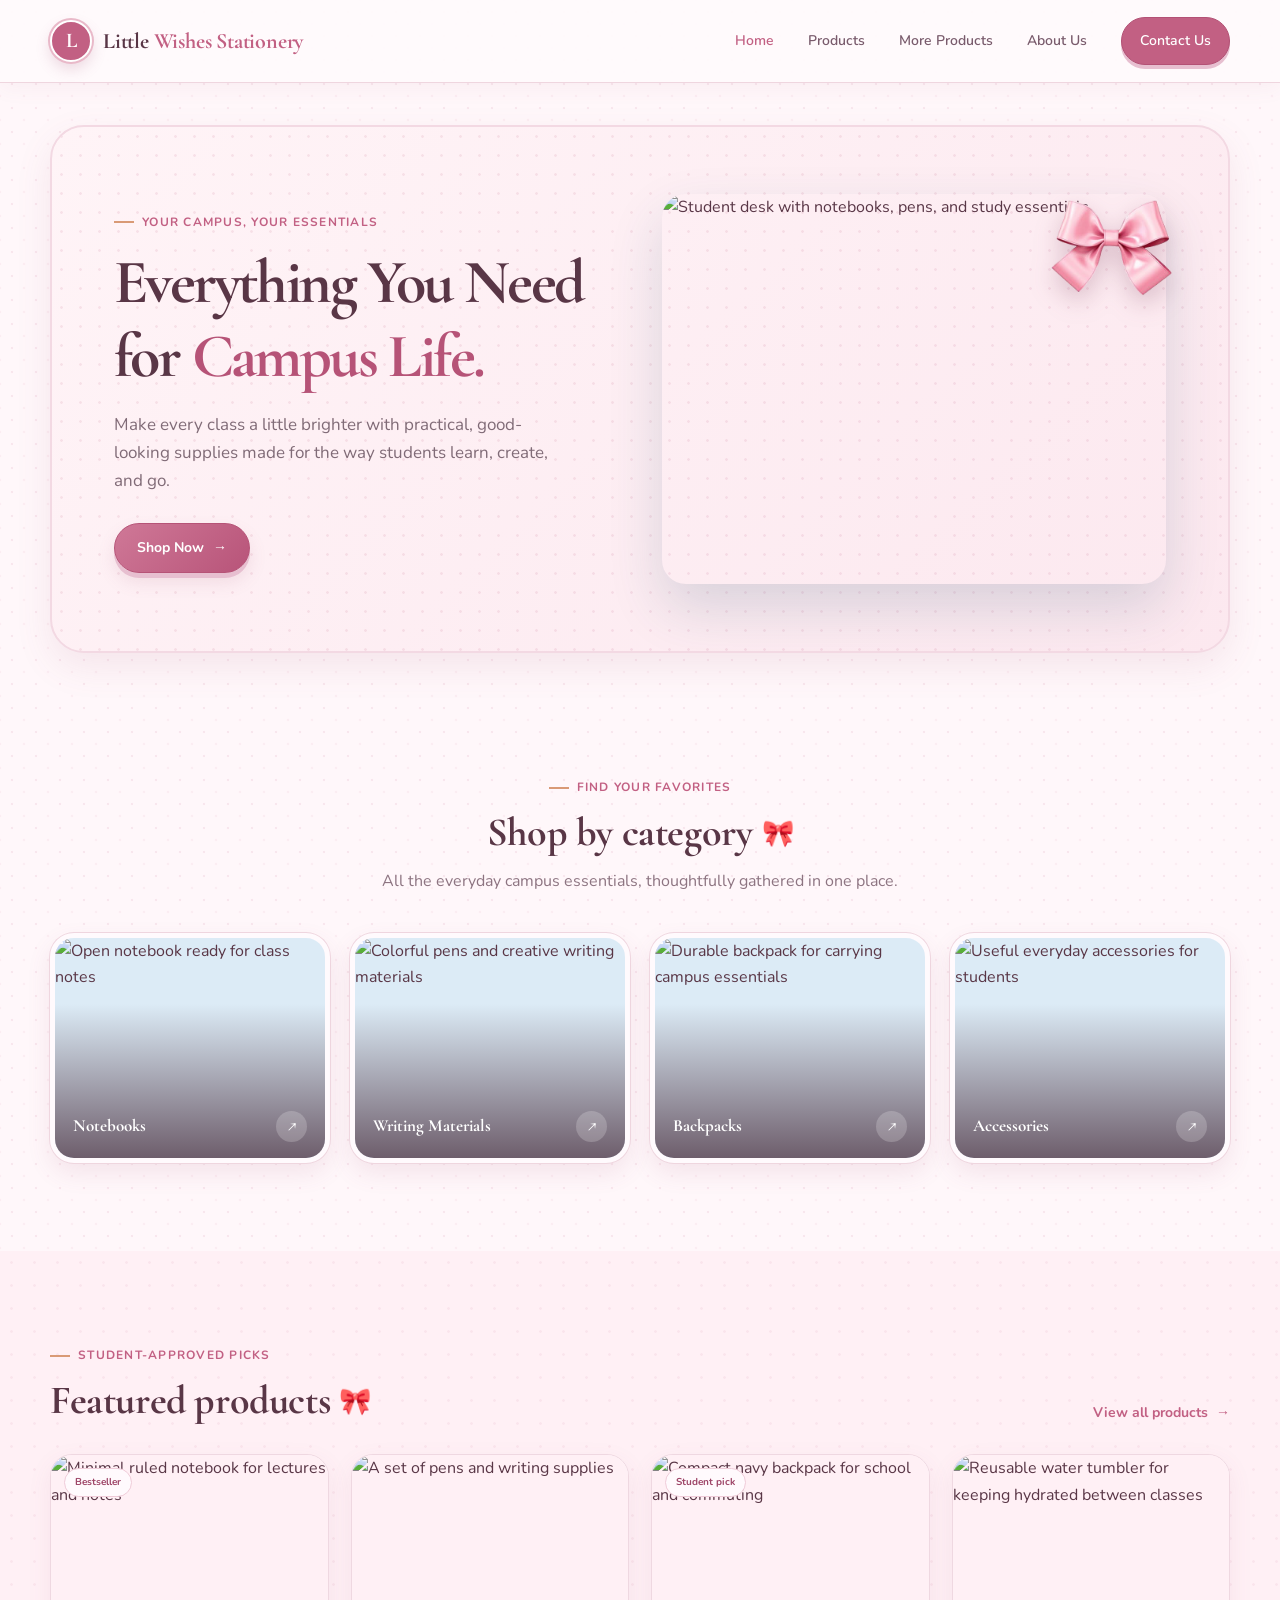
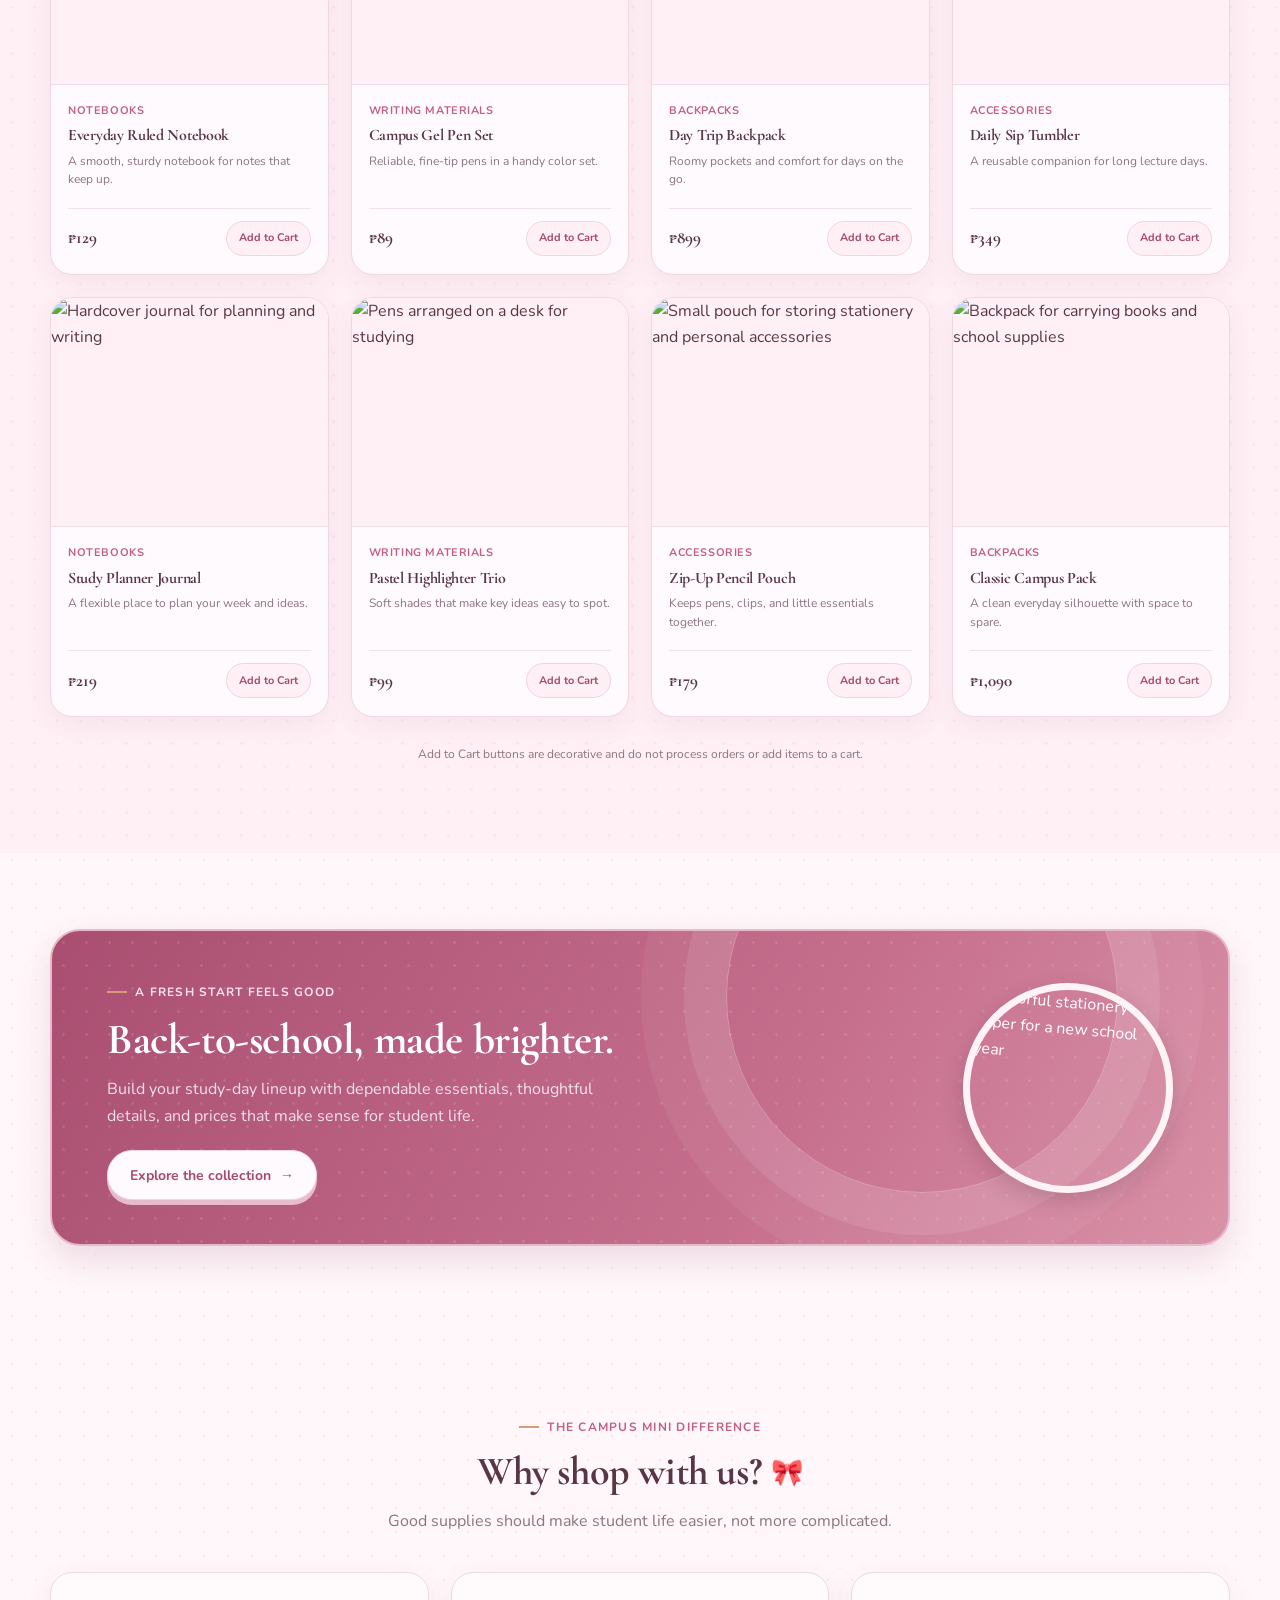
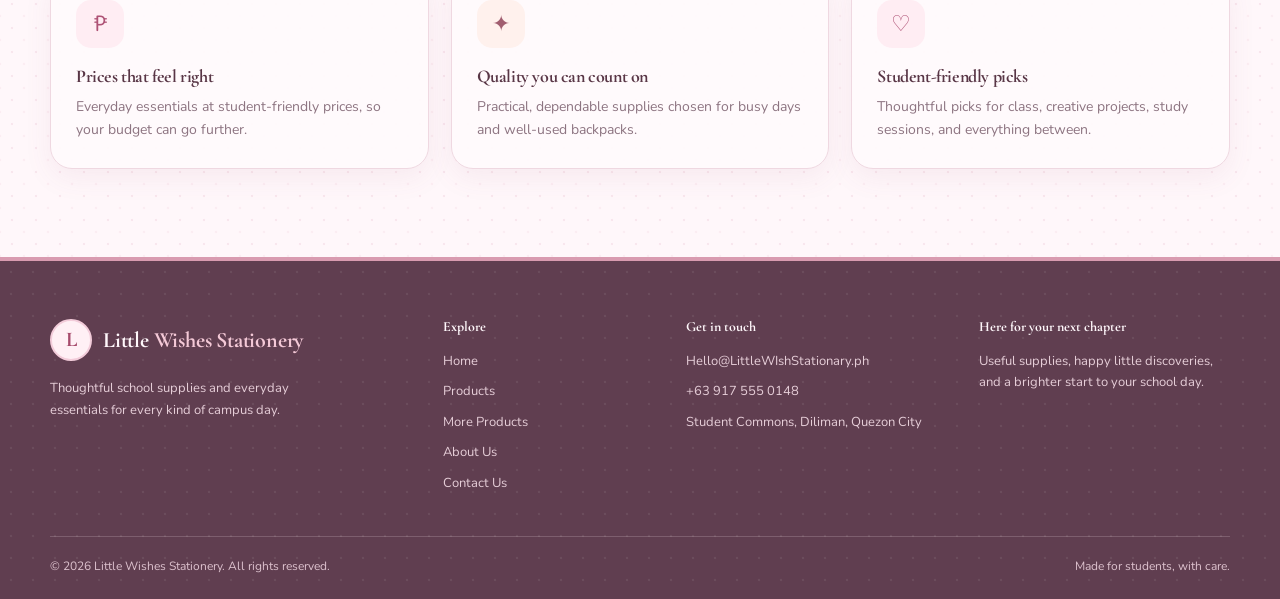
==== jvascpt/index.html @ b3172acb "Add files via upload" ====
<!DOCTYPE html>
<html lang="en">
<head>
  <meta charset="UTF-8">
  <meta name="viewport" content="width=device-width, initial-scale=1.0">
  <meta name="description" content="Little Wishes Stationery brings thoughtful school supplies, stationery and everyday campus essentials together in one place.">
  <title>Little Wishes Stationery | Ready for Campus</title>
  <link rel="preconnect" href="https://fonts.googleapis.com">
  <link rel="preconnect" href="https://fonts.gstatic.com" crossorigin>
  <link rel="preconnect" href="https://images.unsplash.com">
  <link rel="stylesheet" href="css/style.css">
</head>
<body>
  <header class="site-header">
    <div class="container header-inner">
      <a class="brand" href="index.html" aria-label="Little Wishes Stationery home">
        <span class="brand-mark" aria-hidden="true">L</span>
        <span class="brand-name">Little <span>Wishes Stationery 
            
        </span></span>
      </a>
      <nav class="site-nav" aria-label="Main navigation">
        <a href="index.html" aria-current="page">Home</a>
        <a href="products.html">Products</a>
        <a href="more-products.html">More Products</a>
        <a href="about.html">About Us</a>
        <a class="nav-cta" href="contact.html">Contact Us</a>
      </nav>
    </div>
  </header>

  <main>
    <section class="hero">
      <div class="container">
        <div class="hero-panel">
          <div class="hero-copy">
            <span class="eyebrow">Your campus, your essentials</span>
            <h1>Everything You Need for <span>Campus Life.</span></h1>
            <p>Make every class a little brighter with practical, good-looking supplies made for the way students learn, create, and go.</p>
            <a class="button" href="products.html">Shop Now <span aria-hidden="true">→</span></a>
          </div>
          <div class="hero-visual">
            <img class="hero-image" src="https://images.unsplash.com/photo-1455390582262-044cdead277a?auto=format&amp;fit=crop&amp;w=1000&amp;q=85" alt="Student desk with notebooks, pens, and study essentials">
            <img class="hero-bow" src="images (15)-transparent.png" alt="" aria-hidden="true">
          </div>
        </div>
      </div>
    </section>

    <section class="section" aria-labelledby="categories-title">
      <div class="container">
        <div class="section-heading">
          <span class="eyebrow">Find your favorites</span>
          <h2 id="categories-title">Shop by category</h2>
          <p>All the everyday campus essentials, thoughtfully gathered in one place.</p>
        </div>
        <div class="category-grid">
          <a class="category-card" href="products.html#notebooks">
            <img src="https://images.unsplash.com/photo-1531346878377-a5be20888e57?auto=format&amp;fit=crop&amp;w=700&amp;q=80" alt="Open notebook ready for class notes" loading="lazy">
            <span class="category-label"><span>Notebooks</span><span aria-hidden="true">↗</span></span>
          </a>
          <a class="category-card" href="products.html#writing-materials">
            <img src="https://images.unsplash.com/photo-1513364776144-60967b0f800f?auto=format&amp;fit=crop&amp;w=700&amp;q=80" alt="Colorful pens and creative writing materials" loading="lazy">
            <span class="category-label"><span>Writing Materials</span><span aria-hidden="true">↗</span></span>
          </a>
          <a class="category-card" href="products.html#backpacks">
            <img src="https://images.unsplash.com/photo-1553062407-98eeb64c6a62?auto=format&amp;fit=crop&amp;w=700&amp;q=80" alt="Durable backpack for carrying campus essentials" loading="lazy">
            <span class="category-label"><span>Backpacks</span><span aria-hidden="true">↗</span></span>
          </a>
          <a class="category-card" href="products.html#accessories">
            <img src="https://images.unsplash.com/photo-1523275335684-37898b6baf30?auto=format&amp;fit=crop&amp;w=700&amp;q=80" alt="Useful everyday accessories for students" loading="lazy">
            <span class="category-label"><span>Accessories</span><span aria-hidden="true">↗</span></span>
          </a>
        </div>
      </div>
    </section>

    <section class="section featured-section" aria-labelledby="featured-title">
      <div class="container">
        <div class="section-topline">
          <div class="section-heading">
            <span class="eyebrow">Student-approved picks</span>
            <h2 id="featured-title">Featured products</h2>
          </div>
          <a class="text-link" href="products.html">View all products <span aria-hidden="true">→</span></a>
        </div>
        <div class="product-grid">
          <article class="product-card">
            <div class="product-image-wrap">
              <img class="product-image" src="https://images.unsplash.com/photo-1544816155-12df9643f363?auto=format&amp;fit=crop&amp;w=700&amp;q=80" alt="Minimal ruled notebook for lectures and notes" loading="lazy">
              <span class="product-badge">Bestseller</span>
            </div>
            <div class="product-info">
              <span class="product-category">Notebooks</span>
              <h3>Everyday Ruled Notebook</h3>
              <p class="product-description">A smooth, sturdy notebook for notes that keep up.</p>
              <div class="product-bottom"><span class="product-price">₱129</span><button class="cart-button" type="button" aria-label="Decorative Add to Cart button for Everyday Ruled Notebook">Add to Cart</button></div>
            </div>
          </article>
          <article class="product-card">
            <div class="product-image-wrap">
              <img class="product-image" src="https://images.unsplash.com/photo-1583485088034-697b5bc54ccd?auto=format&amp;fit=crop&amp;w=700&amp;q=80" alt="A set of pens and writing supplies" loading="lazy">
            </div>
            <div class="product-info">
              <span class="product-category">Writing Materials</span>
              <h3>Campus Gel Pen Set</h3>
              <p class="product-description">Reliable, fine-tip pens in a handy color set.</p>
              <div class="product-bottom"><span class="product-price">₱89</span><button class="cart-button" type="button" aria-label="Decorative Add to Cart button for Campus Gel Pen Set">Add to Cart</button></div>
            </div>
          </article>
          <article class="product-card">
            <div class="product-image-wrap">
              <img class="product-image" src="https://images.unsplash.com/photo-1553062407-98eeb64c6a62?auto=format&amp;fit=crop&amp;w=700&amp;q=80" alt="Compact navy backpack for school and commuting" loading="lazy">
              <span class="product-badge">Student pick</span>
            </div>
            <div class="product-info">
              <span class="product-category">Backpacks</span>
              <h3>Day Trip Backpack</h3>
              <p class="product-description">Roomy pockets and comfort for days on the go.</p>
              <div class="product-bottom"><span class="product-price">₱899</span><button class="cart-button" type="button" aria-label="Decorative Add to Cart button for Day Trip Backpack">Add to Cart</button></div>
            </div>
          </article>
          <article class="product-card">
            <div class="product-image-wrap">
              <img class="product-image" src="https://images.unsplash.com/photo-1602143407151-7111542de6e8?auto=format&amp;fit=crop&amp;w=700&amp;q=80" alt="Reusable water tumbler for keeping hydrated between classes" loading="lazy">
            </div>
            <div class="product-info">
              <span class="product-category">Accessories</span>
              <h3>Daily Sip Tumbler</h3>
              <p class="product-description">A reusable companion for long lecture days.</p>
              <div class="product-bottom"><span class="product-price">₱349</span><button class="cart-button" type="button" aria-label="Decorative Add to Cart button for Daily Sip Tumbler">Add to Cart</button></div>
            </div>
          </article>
          <article class="product-card">
            <div class="product-image-wrap">
              <img class="product-image" src="https://images.unsplash.com/photo-1517842645767-c639042777db?auto=format&amp;fit=crop&amp;w=700&amp;q=80" alt="Hardcover journal for planning and writing" loading="lazy">
            </div>
            <div class="product-info">
              <span class="product-category">Notebooks</span>
              <h3>Study Planner Journal</h3>
              <p class="product-description">A flexible place to plan your week and ideas.</p>
              <div class="product-bottom"><span class="product-price">₱219</span><button class="cart-button" type="button" aria-label="Decorative Add to Cart button for Study Planner Journal">Add to Cart</button></div>
            </div>
          </article>
          <article class="product-card">
            <div class="product-image-wrap">
              <img class="product-image" src="https://images.unsplash.com/photo-1455390582262-044cdead277a?auto=format&amp;fit=crop&amp;w=700&amp;q=80" alt="Pens arranged on a desk for studying" loading="lazy">
            </div>
            <div class="product-info">
              <span class="product-category">Writing Materials</span>
              <h3>Pastel Highlighter Trio</h3>
              <p class="product-description">Soft shades that make key ideas easy to spot.</p>
              <div class="product-bottom"><span class="product-price">₱99</span><button class="cart-button" type="button" aria-label="Decorative Add to Cart button for Pastel Highlighter Trio">Add to Cart</button></div>
            </div>
          </article>
          <article class="product-card">
            <div class="product-image-wrap">
              <img class="product-image" src="https://images.unsplash.com/photo-1584917865442-de89df76afd3?auto=format&amp;fit=crop&amp;w=700&amp;q=80" alt="Small pouch for storing stationery and personal accessories" loading="lazy">
            </div>
            <div class="product-info">
              <span class="product-category">Accessories</span>
              <h3>Zip-Up Pencil Pouch</h3>
              <p class="product-description">Keeps pens, clips, and little essentials together.</p>
              <div class="product-bottom"><span class="product-price">₱179</span><button class="cart-button" type="button" aria-label="Decorative Add to Cart button for Zip-Up Pencil Pouch">Add to Cart</button></div>
            </div>
          </article>
          <article class="product-card">
            <div class="product-image-wrap">
              <img class="product-image" src="https://images.unsplash.com/photo-1589363360147-4f2d51541551?auto=format&amp;fit=crop&amp;w=700&amp;q=80" alt="Backpack for carrying books and school supplies" loading="lazy">
            </div>
            <div class="product-info">
              <span class="product-category">Backpacks</span>
              <h3>Classic Campus Pack</h3>
              <p class="product-description">A clean everyday silhouette with space to spare.</p>
              <div class="product-bottom"><span class="product-price">₱1,090</span><button class="cart-button" type="button" aria-label="Decorative Add to Cart button for Classic Campus Pack">Add to Cart</button></div>
            </div>
          </article>
        </div>
        <p class="catalog-note">Add to Cart buttons are decorative and do not process orders or add items to a cart.</p>
      </div>
    </section>

    <section class="promo-section" aria-label="Back-to-school promotion">
      <div class="container">
        <div class="promo-panel">
          <div class="promo-copy">
            <span class="eyebrow">A fresh start feels good</span>
            <h2>Back-to-school, made brighter.</h2>
            <p>Build your study-day lineup with dependable essentials, thoughtful details, and prices that make sense for student life.</p>
            <a class="button button-light" href="products.html">Explore the collection <span aria-hidden="true">→</span></a>
          </div>
          <div class="promo-art">
            <img src="https://images.unsplash.com/photo-1531346878377-a5be20888e57?auto=format&amp;fit=crop&amp;w=450&amp;q=80" alt="Colorful stationery and paper for a new school year" loading="lazy">
          </div>
        </div>
      </div>
    </section>

    <section class="section" aria-labelledby="benefits-title">
      <div class="container">
        <div class="section-heading">
          <span class="eyebrow">The campus mini difference</span>
          <h2 id="benefits-title">Why shop with us?</h2>
          <p>Good supplies should make student life easier, not more complicated.</p>
        </div>
        <div class="benefit-grid">
          <article class="benefit-card">
            <span class="benefit-icon" aria-hidden="true">₱</span>
            <h3>Prices that feel right</h3>
            <p>Everyday essentials at student-friendly prices, so your budget can go further.</p>
          </article>
          <article class="benefit-card">
            <span class="benefit-icon" aria-hidden="true">✦</span>
            <h3>Quality you can count on</h3>
            <p>Practical, dependable supplies chosen for busy days and well-used backpacks.</p>
          </article>
          <article class="benefit-card">
            <span class="benefit-icon" aria-hidden="true">♡</span>
            <h3>Student-friendly picks</h3>
            <p>Thoughtful picks for class, creative projects, study sessions, and everything between.</p>
          </article>
        </div>
      </div>
    </section>
  </main>

  <footer class="site-footer">
    <div class="container">
      <div class="footer-grid">
        <div class="footer-brand">
          <a class="brand" href="index.html">
            <span class="brand-mark" aria-hidden="true">L</span>
            <span class="brand-name">Little <span>Wishes Stationery</span></span>
          </a>
          <p>Thoughtful school supplies and everyday essentials for every kind of campus day.</p>
        </div>
        <div class="footer-column">
          <h3>Explore</h3>
          <div class="footer-links">
            <a href="index.html">Home</a>
            <a href="products.html">Products</a>
            <a href="more-products.html">More Products</a>
            <a href="about.html">About Us</a>
            <a href="contact.html">Contact Us</a>
          </div>
        </div>
        <div class="footer-column">
          <h3>Get in touch</h3>
          <div class="footer-links">
            <a href="mailto:Hello@LittleWIshStationary.ph">Hello@LittleWIshStationary.ph</a>
            <a href="tel:+639175550148">+63 917 555 0148</a>
            <span class="footer-detail">Student Commons, Diliman, Quezon City</span>
          </div>
        </div>
        <div class="footer-column">
          <h3>Here for your next chapter</h3>
          <p>Useful supplies, happy little discoveries, and a brighter start to your school day.</p>
        </div>
      </div>
      <div class="footer-bottom">
        <span>© 2026 Little Wishes Stationery. All rights reserved.</span>
        <span>Made for students, with care.</span>
      </div>
    </div>
  </footer>
</body>
</html>
---- jvascpt/css/style.css ----
@charset "UTF-8";
@import url('https://fonts.googleapis.com/css2?family=Cormorant+Garamond:wght@500;600;700&family=Nunito:wght@400;500;600;700;800&display=swap');

:root {
  color-scheme: light;
  --ink: #543947;
  --muted: #887783;
  --blue: #b95f7d;
  --blue-dark: #91435f;
  --blue-pale: #fff0f3;
  --orange: #d99774;
  --orange-pale: #fff4ed;
  --line: #f0dfe5;
  --surface: #fffefd;
  --background: #fff9f8;
  --shadow: 0 16px 40px rgba(116, 65, 83, 0.09);
  --radius: 20px;
  --content-width: 1180px;
}

* {
  box-sizing: border-box;
}

html {
  scroll-behavior: smooth;
}

body {
  margin: 0;
  color: var(--ink);
  background: var(--background);
  font-family: 'Nunito', sans-serif;
  font-size: 16px;
  line-height: 1.65;
  -webkit-font-smoothing: antialiased;
}

img {
  display: block;
  max-width: 100%;
}

a {
  color: inherit;
  text-decoration: none;
}

button,
input,
textarea {
  font: inherit;
}

.container {
  width: min(var(--content-width), calc(100% - 48px));
  margin-inline: auto;
}

.visually-hidden {
  position: absolute;
  width: 1px;
  height: 1px;
  overflow: hidden;
  clip: rect(0, 0, 0, 0);
  white-space: nowrap;
  clip-path: inset(50%);
}

.site-header {
  position: relative;
  z-index: 2;
  background: rgba(255, 255, 255, 0.96);
  border-bottom: 1px solid rgba(229, 237, 243, 0.85);
}

.header-inner {
  min-height: 82px;
  display: flex;
  align-items: center;
  justify-content: space-between;
  gap: 30px;
}

.brand {
  display: inline-flex;
  align-items: center;
  gap: 11px;
  flex: 0 0 auto;
  font-family: 'Manrope', sans-serif;
  font-size: 19px;
  font-weight: 800;
  letter-spacing: -0.7px;
}

.brand-mark {
  display: grid;
  width: 42px;
  height: 42px;
  place-items: center;
  color: #fff;
  background: var(--blue);
  border-radius: 14px;
  box-shadow: 0 7px 16px rgba(23, 105, 170, 0.22);
  font-size: 21px;
  font-weight: 800;
}

.brand-name span {
  color: var(--blue);
}

.site-nav {
  display: flex;
  align-items: center;
  gap: 34px;
}

.site-nav a {
  color: #52657a;
  font-size: 14px;
  font-weight: 600;
  transition: color 180ms ease;
}

.site-nav a:hover,
.site-nav a[aria-current="page"] {
  color: var(--blue);
}

.site-nav .nav-cta {
  padding: 11px 18px;
  color: #fff;
  background: var(--blue);
  border-radius: 12px;
}

.site-nav .nav-cta:hover {
  color: #fff;
  background: var(--blue-dark);
}

.eyebrow {
  display: inline-flex;
  align-items: center;
  gap: 8px;
  color: var(--blue);
  font-size: 12px;
  font-weight: 700;
  letter-spacing: 1.25px;
  line-height: 1.4;
  text-transform: uppercase;
}

.eyebrow::before {
  width: 20px;
  height: 2px;
  content: "";
  background: var(--orange);
}

h1,
h2,
h3,
p {
  margin-top: 0;
}

h1,
h2,
h3 {
  font-family: 'Manrope', sans-serif;
  letter-spacing: -1px;
  line-height: 1.18;
}

.section {
  padding-block: 88px;
}

.section-heading {
  max-width: 650px;
  margin: 0 auto 38px;
  text-align: center;
}

.section-heading .eyebrow {
  justify-content: center;
}

.section-heading h2 {
  margin: 12px 0 12px;
  font-size: clamp(29px, 3.5vw, 40px);
}

.section-heading p {
  margin-bottom: 0;
  color: var(--muted);
}

.text-link {
  display: inline-flex;
  align-items: center;
  gap: 8px;
  color: var(--blue);
  font-size: 14px;
  font-weight: 700;
}

.text-link:hover {
  color: var(--blue-dark);
}

.button {
  display: inline-flex;
  min-height: 50px;
  align-items: center;
  justify-content: center;
  gap: 9px;
  padding: 0 22px;
  color: #fff;
  background: var(--blue);
  border: 0;
  border-radius: 13px;
  box-shadow: 0 9px 18px rgba(23, 105, 170, 0.18);
  cursor: pointer;
  font-size: 14px;
  font-weight: 700;
  transition: background 180ms ease, transform 180ms ease, box-shadow 180ms ease;
}

.button:hover {
  background: var(--blue-dark);
  box-shadow: 0 12px 22px rgba(23, 105, 170, 0.23);
  transform: translateY(-2px);
}

.button-light {
  color: var(--blue);
  background: #fff;
  box-shadow: none;
}

.button-light:hover {
  color: var(--blue-dark);
  background: #f1f8fd;
  box-shadow: none;
}

.hero {
  padding-block: 42px 30px;
}

.hero-panel {
  position: relative;
  min-height: 500px;
  display: grid;
  overflow: hidden;
  align-items: center;
  grid-template-columns: 1fr 0.92fr;
  padding: 58px 62px;
  background: #eaf4fb;
  border-radius: 30px;
}

.hero-copy {
  position: relative;
  z-index: 1;
  max-width: 510px;
  padding-block: 20px;
}

.hero-copy h1 {
  max-width: 520px;
  margin: 15px 0 18px;
  font-size: clamp(40px, 5vw, 62px);
  letter-spacing: -2.6px;
}

.hero-copy h1 span {
  color: var(--blue);
}

.hero-copy p {
  max-width: 455px;
  margin-bottom: 28px;
  color: #60758a;
  font-size: 17px;
}

.hero-visual {
  position: relative;
  min-width: 0;
  height: 390px;
}

.hero-image {
  width: 100%;
  height: 100%;
  object-fit: cover;
  border-radius: 24px;
  box-shadow: 0 24px 54px rgba(34, 73, 104, 0.16);
}

.hero-note {
  position: absolute;
  right: -14px;
  bottom: 23px;
  display: flex;
  align-items: center;
  gap: 12px;
  padding: 13px 17px;
  background: #fff;
  border-radius: 15px;
  box-shadow: var(--shadow);
}

.hero-note-icon {
  display: grid;
  width: 40px;
  height: 40px;
  place-items: center;
  color: #b96118;
  background: var(--orange-pale);
  border-radius: 12px;
  font-size: 19px;
}

.hero-note strong,
.hero-note small {
  display: block;
}

.hero-note strong {
  font-size: 13px;
}

.hero-note small {
  color: var(--muted);
  font-size: 11px;
}

.category-grid {
  display: grid;
  grid-template-columns: repeat(4, minmax(0, 1fr));
  gap: 20px;
}

.category-card {
  position: relative;
  display: block;
  min-height: 220px;
  overflow: hidden;
  background: #dcebf6;
  border-radius: 19px;
}

.category-card img {
  width: 100%;
  height: 220px;
  object-fit: cover;
  transition: transform 350ms ease;
}

.category-card:hover img {
  transform: scale(1.055);
}

.category-card::after {
  position: absolute;
  inset: 30% 0 0;
  content: "";
  background: linear-gradient(180deg, transparent, rgba(13, 35, 54, 0.76));
}

.category-label {
  position: absolute;
  z-index: 1;
  right: 18px;
  bottom: 16px;
  left: 18px;
  display: flex;
  align-items: center;
  justify-content: space-between;
  gap: 8px;
  color: #fff;
  font-family: 'Manrope', sans-serif;
  font-size: 17px;
  font-weight: 700;
}

.category-label span:last-child {
  display: grid;
  width: 31px;
  height: 31px;
  place-items: center;
  background: rgba(255, 255, 255, 0.2);
  border-radius: 50%;
}

.featured-section {
  background: #f1f6fa;
}

.section-topline {
  display: flex;
  align-items: end;
  justify-content: space-between;
  gap: 20px;
  margin-bottom: 30px;
}

.section-topline .section-heading {
  margin: 0;
  text-align: left;
}

.section-topline .section-heading .eyebrow {
  justify-content: flex-start;
}

.section-topline .section-heading h2 {
  margin-bottom: 0;
}

.product-grid {
  display: grid;
  grid-template-columns: repeat(4, minmax(0, 1fr));
  gap: 22px;
}

.product-card {
  overflow: hidden;
  background: var(--surface);
  border: 1px solid #eaf0f5;
  border-radius: 18px;
  box-shadow: 0 8px 26px rgba(31, 57, 78, 0.045);
  transition: transform 220ms ease, box-shadow 220ms ease;
}

.product-card:hover {
  box-shadow: 0 16px 34px rgba(31, 57, 78, 0.11);
  transform: translateY(-5px);
}

.product-image-wrap {
  position: relative;
  overflow: hidden;
  background: #edf3f7;
  aspect-ratio: 1 / 0.83;
}

.product-image {
  width: 100%;
  height: 100%;
  object-fit: cover;
  transition: transform 300ms ease;
}

.product-card:hover .product-image {
  transform: scale(1.045);
}

.product-badge {
  position: absolute;
  top: 13px;
  left: 13px;
  padding: 5px 10px;
  color: var(--blue-dark);
  background: rgba(255, 255, 255, 0.92);
  border-radius: 99px;
  font-size: 10px;
  font-weight: 700;
}

.product-info {
  padding: 17px 17px 18px;
}

.product-category {
  display: block;
  margin-bottom: 6px;
  color: var(--blue);
  font-size: 11px;
  font-weight: 700;
  letter-spacing: 0.6px;
  text-transform: uppercase;
}

.product-info h3 {
  margin: 0 0 7px;
  font-size: 16px;
  letter-spacing: -0.3px;
}

.product-description {
  min-height: 42px;
  margin-bottom: 14px;
  color: var(--muted);
  font-size: 12px;
  line-height: 1.55;
}

.product-bottom {
  display: flex;
  align-items: center;
  justify-content: space-between;
  gap: 9px;
  padding-top: 12px;
  border-top: 1px solid #edf1f4;
}

.product-price {
  white-space: nowrap;
  font-family: 'Manrope', sans-serif;
  font-size: 17px;
  font-weight: 800;
}

.cart-button {
  min-height: 35px;
  padding: 0 12px;
  color: var(--blue);
  background: var(--blue-pale);
  border: 0;
  border-radius: 9px;
  cursor: default;
  font-size: 11px;
  font-weight: 700;
  transition: color 180ms ease, background 180ms ease;
}

.cart-button:hover {
  color: #fff;
  background: var(--blue);
}

.promo-section {
  padding-block: 76px;
}

.promo-panel {
  position: relative;
  display: flex;
  min-height: 286px;
  overflow: hidden;
  align-items: center;
  justify-content: space-between;
  gap: 28px;
  padding: 44px 55px;
  color: #fff;
  background: linear-gradient(115deg, #155d98 0%, #227ab8 65%, #3b92c8 100%);
  border-radius: 26px;
}

.promo-panel::after {
  position: absolute;
  top: -130px;
  right: 110px;
  width: 390px;
  height: 390px;
  content: "";
  border: 1px solid rgba(255, 255, 255, 0.16);
  border-radius: 50%;
  box-shadow: 0 0 0 42px rgba(255, 255, 255, 0.05), 0 0 0 85px rgba(255, 255, 255, 0.035);
}

.promo-copy {
  position: relative;
  z-index: 1;
  max-width: 610px;
}

.promo-copy .eyebrow {
  color: #ffe0be;
}

.promo-copy h2 {
  margin: 12px 0;
  font-size: clamp(30px, 4vw, 43px);
}

.promo-copy p {
  max-width: 525px;
  margin-bottom: 21px;
  color: rgba(255, 255, 255, 0.82);
}

.promo-art {
  position: relative;
  z-index: 1;
  width: 210px;
  height: 210px;
  flex: 0 0 210px;
  overflow: hidden;
  border: 6px solid rgba(255, 255, 255, 0.22);
  border-radius: 50%;
  transform: rotate(5deg);
}

.promo-art img {
  width: 100%;
  height: 100%;
  object-fit: cover;
}

.benefit-grid {
  display: grid;
  grid-template-columns: repeat(3, minmax(0, 1fr));
  gap: 22px;
}

.benefit-card {
  padding: 27px 25px;
  background: #fff;
  border: 1px solid var(--line);
  border-radius: 18px;
}

.benefit-icon {
  display: grid;
  width: 48px;
  height: 48px;
  margin-bottom: 18px;
  place-items: center;
  color: var(--blue);
  background: var(--blue-pale);
  border-radius: 15px;
  font-size: 22px;
}

.benefit-card:nth-child(2) .benefit-icon {
  color: #b96118;
  background: var(--orange-pale);
}

.benefit-card h3 {
  margin-bottom: 8px;
  font-size: 18px;
  letter-spacing: -0.4px;
}

.benefit-card p {
  margin-bottom: 0;
  color: var(--muted);
  font-size: 14px;
}

.site-footer {
  padding: 58px 0 22px;
  color: #d9e5ee;
  background: #102b43;
}

.footer-grid {
  display: grid;
  grid-template-columns: 1.4fr 0.8fr 1fr 1fr;
  gap: 42px;
  padding-bottom: 42px;
}

.footer-brand .brand {
  margin-bottom: 17px;
  color: #fff;
}

.footer-brand .brand-mark {
  color: var(--blue-dark);
  background: #fff;
  box-shadow: none;
}

.footer-brand .brand-name span {
  color: #8fc9f0;
}

.footer-brand p,
.footer-column p {
  max-width: 290px;
  margin-bottom: 0;
  color: #a9bdcc;
  font-size: 13px;
}

.footer-column h3 {
  margin-bottom: 15px;
  color: #fff;
  font-size: 14px;
  letter-spacing: 0;
}

.footer-links {
  display: grid;
  gap: 9px;
}

.footer-links a,
.footer-column .footer-detail {
  color: #a9bdcc;
  font-size: 13px;
  transition: color 180ms ease;
}

.footer-links a:hover {
  color: #fff;
}

.footer-bottom {
  display: flex;
  justify-content: space-between;
  gap: 15px;
  padding-top: 20px;
  border-top: 1px solid rgba(255, 255, 255, 0.12);
  color: #91a8ba;
  font-size: 12px;
}

.page-hero {
  padding-block: 58px 48px;
  background: linear-gradient(120deg, #eaf4fb, #f8fbfd);
}

.page-hero-inner {
  max-width: 790px;
  text-align: center;
  margin-inline: auto;
}

.page-hero .eyebrow {
  justify-content: center;
}

.page-hero h1 {
  margin: 14px 0 14px;
  font-size: clamp(38px, 5vw, 54px);
  letter-spacing: -2px;
}

.page-hero p {
  max-width: 650px;
  margin: 0 auto;
  color: var(--muted);
  font-size: 16px;
}

.catalog-section {
  padding-top: 34px;
}

.catalog-tools {
  display: flex;
  align-items: center;
  justify-content: space-between;
  gap: 20px;
  margin-bottom: 29px;
}

.category-filters {
  display: flex;
  flex-wrap: wrap;
  gap: 9px;
}

.filter-chip {
  padding: 8px 14px;
  color: #52657a;
  background: #fff;
  border: 1px solid var(--line);
  border-radius: 99px;
  font-size: 12px;
  font-weight: 600;
  transition: color 180ms ease, border-color 180ms ease, background 180ms ease;
}

.filter-chip:hover {
  color: var(--blue);
  background: var(--blue-pale);
  border-color: #bcd9ed;
}

.catalog-count {
  flex: 0 0 auto;
  color: var(--muted);
  font-size: 13px;
}

.catalog-note {
  margin: 28px 0 0;
  color: var(--muted);
  font-size: 12px;
  text-align: center;
}

.story-layout {
  display: grid;
  align-items: center;
  grid-template-columns: 1fr 1fr;
  gap: 58px;
}

.story-image-wrap {
  position: relative;
  min-height: 430px;
}

.story-image {
  width: 100%;
  height: 430px;
  object-fit: cover;
  border-radius: 24px;
}

.story-image-accent {
  position: absolute;
  right: -18px;
  bottom: -19px;
  width: 150px;
  height: 150px;
  background: var(--orange);
  border: 8px solid var(--background);
  border-radius: 24px;
  z-index: -1;
}

.story-copy h2 {
  margin: 12px 0 17px;
  font-size: clamp(31px, 4vw, 43px);
}

.story-copy p {
  color: var(--muted);
}

.story-copy .text-link {
  margin-top: 7px;
}

.mission-vision {
  background: #f0f6fa;
}

.mission-grid {
  display: grid;
  grid-template-columns: repeat(2, minmax(0, 1fr));
  gap: 22px;
}

.mission-card {
  position: relative;
  overflow: hidden;
  padding: 32px;
  background: #fff;
  border: 1px solid var(--line);
  border-radius: 20px;
}

.mission-card::after {
  position: absolute;
  top: -42px;
  right: -36px;
  width: 140px;
  height: 140px;
  content: "";
  background: var(--blue-pale);
  border-radius: 50%;
}

.mission-card h3 {
  position: relative;
  z-index: 1;
  margin-bottom: 12px;
  font-size: 22px;
}

.mission-card p {
  position: relative;
  z-index: 1;
  margin-bottom: 0;
  color: var(--muted);
}

.reasons-section {
  padding-bottom: 95px;
}

.contact-layout {
  display: grid;
  grid-template-columns: minmax(0, 0.86fr) minmax(0, 1.14fr);
  gap: 30px;
}

.contact-info,
.contact-form {
  padding: 30px;
  background: #fff;
  border: 1px solid var(--line);
  border-radius: 20px;
  box-shadow: 0 10px 30px rgba(27, 55, 82, 0.045);
}

.contact-info h2,
.contact-form h2 {
  margin-bottom: 10px;
  font-size: 24px;
}

.contact-info > p,
.contact-form > p {
  margin-bottom: 23px;
  color: var(--muted);
  font-size: 14px;
}

.contact-detail-list {
  display: grid;
  gap: 19px;
}

.contact-detail {
  display: grid;
  grid-template-columns: 42px 1fr;
  align-items: start;
  gap: 13px;
}

.contact-detail-icon {
  display: grid;
  width: 42px;
  height: 42px;
  place-items: center;
  color: var(--blue);
  background: var(--blue-pale);
  border-radius: 13px;
  font-size: 18px;
}

.contact-detail strong,
.contact-detail span {
  display: block;
}

.contact-detail strong {
  margin-bottom: 3px;
  font-size: 13px;
}

.contact-detail span {
  color: var(--muted);
  font-size: 13px;
}

.form-grid {
  display: grid;
  grid-template-columns: repeat(2, minmax(0, 1fr));
  gap: 16px;
}

.form-field {
  display: grid;
  gap: 7px;
}

.form-field-full {
  grid-column: 1 / -1;
}

.form-field label {
  font-size: 12px;
  font-weight: 700;
}

.form-field input,
.form-field textarea {
  width: 100%;
  padding: 12px 13px;
  color: var(--ink);
  background: #fbfcfd;
  border: 1px solid #dfe8ef;
  border-radius: 11px;
  outline: none;
  transition: border-color 180ms ease, box-shadow 180ms ease;
}

.form-field input::placeholder,
.form-field textarea::placeholder {
  color: #9aa8b5;
}

.form-field input:focus,
.form-field textarea:focus {
  border-color: #82b8dc;
  box-shadow: 0 0 0 3px rgba(23, 105, 170, 0.1);
}

.form-field textarea {
  min-height: 128px;
  resize: vertical;
}

.form-note {
  margin: 13px 0 0;
  color: var(--muted);
  font-size: 11px;
}

.contact-form .button {
  margin-top: 19px;
}

.contact-bottom {
  margin-top: 30px;
  padding: 30px;
  color: #fff;
  background: linear-gradient(110deg, #155d98, #2782bc);
  border-radius: 20px;
}

.contact-bottom h2 {
  margin-bottom: 8px;
  font-size: 24px;
}

.contact-bottom p {
  max-width: 650px;
  margin-bottom: 0;
  color: rgba(255, 255, 255, 0.82);
}

@media (max-width: 1000px) {
  .hero-panel {
    min-height: 450px;
    grid-template-columns: 1fr 0.85fr;
    padding: 44px;
  }

  .hero-visual {
    height: 340px;
  }

  .product-grid {
    grid-template-columns: repeat(3, minmax(0, 1fr));
  }

  .category-grid {
    grid-template-columns: repeat(2, minmax(0, 1fr));
  }

  .footer-grid {
    grid-template-columns: 1.2fr 0.8fr 1fr;
  }

  .footer-grid .footer-column:last-child {
    grid-column: 2 / -1;
  }
}

@media (max-width: 720px) {
  .container {
    width: min(100% - 34px, var(--content-width));
  }

  .header-inner {
    min-height: 74px;
    flex-wrap: wrap;
    gap: 2px 12px;
    padding-block: 12px;
  }

  .brand {
    font-size: 17px;
  }

  .brand-mark {
    width: 38px;
    height: 38px;
    border-radius: 12px;
  }

  .site-nav {
    width: 100%;
    justify-content: space-between;
    flex-wrap: wrap;
    gap: 5px;
    padding-top: 8px;
  }

  .site-nav a {
    padding: 7px 3px;
    font-size: 12px;
  }

  .site-nav .nav-cta {
    padding: 8px 11px;
  }

  .hero {
    padding-top: 22px;
  }

  .hero-panel {
    grid-template-columns: 1fr;
    gap: 24px;
    padding: 34px 28px 38px;
    border-radius: 24px;
  }

  .hero-copy {
    padding: 0;
  }

  .hero-copy h1 {
    max-width: 560px;
    font-size: clamp(39px, 9vw, 54px);
  }

  .hero-copy p {
    font-size: 15px;
  }

  .hero-visual {
    height: 300px;
    margin-right: 12px;
  }

  .hero-note {
    right: -12px;
  }

  .section {
    padding-block: 65px;
  }

  .section-heading {
    margin-bottom: 28px;
  }

  .section-topline {
    align-items: start;
  }

  .category-grid {
    gap: 14px;
  }

  .category-card,
  .category-card img {
    min-height: 176px;
    height: 176px;
  }

  .category-label {
    right: 12px;
    bottom: 12px;
    left: 12px;
    font-size: 14px;
  }

  .product-grid {
    grid-template-columns: repeat(2, minmax(0, 1fr));
    gap: 14px;
  }

  .product-info {
    padding: 13px;
  }

  .product-info h3 {
    font-size: 14px;
  }

  .product-description {
    min-height: 55px;
    font-size: 11px;
  }

  .product-price {
    font-size: 15px;
  }

  .cart-button {
    padding-inline: 9px;
    font-size: 10px;
  }

  .promo-section {
    padding-block: 55px;
  }

  .promo-panel {
    min-height: 270px;
    padding: 34px;
  }

  .promo-art {
    width: 145px;
    height: 145px;
    flex-basis: 145px;
  }

  .benefit-grid {
    gap: 14px;
  }

  .benefit-card {
    padding: 21px 18px;
  }

  .benefit-card h3 {
    font-size: 16px;
  }

  .benefit-card p {
    font-size: 12px;
  }

  .page-hero {
    padding-block: 47px 40px;
  }

  .catalog-tools {
    align-items: start;
    flex-direction: column;
  }

  .story-layout {
    grid-template-columns: 1fr;
    gap: 36px;
  }

  .story-image-wrap {
    min-height: 340px;
    margin-right: 14px;
  }

  .story-image {
    height: 340px;
  }

  .mission-grid,
  .contact-layout {
    grid-template-columns: minmax(0, 1fr);
  }

  .contact-info,
  .contact-form {
    min-width: 0;
    padding: 24px;
  }

  .footer-grid {
    grid-template-columns: repeat(2, minmax(0, 1fr));
    gap: 30px 22px;
  }

  .footer-grid .footer-column:last-child {
    grid-column: auto;
  }

  .footer-bottom {
    flex-direction: column;
    gap: 5px;
  }
}

@media (max-width: 1000px) {
  .page-hero-inner::before {
    left: 0;
  }

  .page-hero-inner::after {
    right: 0;
  }
}

@media (max-width: 460px) {
  .container {
    width: calc(100% - 28px);
  }

  .site-nav {
    gap: 3px;
  }

  .site-nav a {
    font-size: 11px;
  }

  .site-nav .nav-cta {
    padding: 7px 9px;
  }

  .hero-panel {
    padding: 29px 21px 28px;
  }

  .hero-copy h1 {
    font-size: 39px;
  }

  .hero-visual {
    height: 245px;
  }

  .category-grid {
    grid-template-columns: 1fr 1fr;
  }

  .category-card,
  .category-card img {
    min-height: 152px;
    height: 152px;
  }

  .section-topline {
    align-items: flex-start;
    flex-direction: column;
  }

  .product-grid {
    gap: 10px;
  }

  .product-info {
    padding: 11px;
  }

  .product-bottom {
    align-items: flex-start;
    flex-direction: column;
  }

  .product-description {
    min-height: 68px;
  }

  .promo-panel {
    align-items: flex-start;
    flex-direction: column;
    padding: 29px 24px;
  }

  .promo-art {
    position: absolute;
    right: -14px;
    bottom: -17px;
    width: 110px;
    height: 110px;
    flex-basis: 110px;
    opacity: 0.68;
  }

  .promo-copy {
    max-width: 100%;
  }

  .promo-copy p {
    max-width: 270px;
  }

  .benefit-grid {
    grid-template-columns: 1fr;
  }

  .benefit-card {
    display: grid;
    grid-template-columns: 48px 1fr;
    column-gap: 14px;
  }

  .benefit-icon {
    grid-row: span 2;
    margin-bottom: 0;
  }

  .benefit-card h3 {
    align-self: end;
    margin-bottom: 4px;
  }

  .mission-card {
    padding: 25px;
  }

  .form-grid {
    grid-template-columns: 1fr;
  }

  .form-field-full {
    grid-column: auto;
  }
}

@media (prefers-reduced-motion: reduce) {
  *,
  *::before,
  *::after {
    scroll-behavior: auto !important;
    transition-duration: 0.01ms !important;
  }

  .hero-bow {
    animation: none;
  }
}

.brand,
h1,
h2,
h3,
.category-label,
.product-price {
  font-family: 'Cormorant Garamond', Georgia, serif;
}

body {
  font-family: 'Nunito', 'Trebuchet MS', sans-serif;
}

.brand {
  font-size: 22px;
  letter-spacing: -0.2px;
}

h1,
h2,
h3 {
  letter-spacing: -0.4px;
}

.site-header {
  background: rgba(255, 253, 252, 0.97);
  border-bottom-color: #f0dfe5;
}

.brand-mark {
  border-radius: 50%;
  box-shadow: 0 7px 16px rgba(185, 95, 125, 0.23);
}

.site-nav a,
.filter-chip {
  color: #745a67;
}

.site-nav .nav-cta {
  border-radius: 99px;
}

.button,
.cart-button {
  border-radius: 99px;
}

.button {
  box-shadow: 0 9px 18px rgba(185, 95, 125, 0.2);
}

.button:hover {
  box-shadow: 0 12px 22px rgba(185, 95, 125, 0.25);
}

.hero-panel {
  background-color: #fff0f2;
  background-image: radial-gradient(rgba(185, 95, 125, 0.1) 0.8px, transparent 0.8px);
  background-size: 18px 18px;
}

.hero-panel::before {
  position: absolute;
  top: 12px;
  right: 16px;
  color: #bd7188;
  content: "\1F380";
  font-family: "Segoe UI Emoji", sans-serif;
  font-size: 24px;
  line-height: 1;
}

.hero-copy p {
  color: #806b77;
}

.hero-note {
  border: 1px solid #f5e1e6;
}

.hero-note-icon,
.benefit-card:nth-child(2) .benefit-icon {
  color: #a46164;
}

.category-card {
  border: 3px solid #fff;
  box-shadow: 0 8px 22px rgba(116, 65, 83, 0.09);
}

.category-card::after {
  background: linear-gradient(180deg, transparent, rgba(61, 38, 48, 0.72));
}

.featured-section,
.mission-vision {
  background: #fff3f4;
}

.product-card {
  border-color: #f3e4e8;
  box-shadow: 0 8px 26px rgba(116, 65, 83, 0.06);
}

.product-card:hover {
  box-shadow: 0 16px 34px rgba(116, 65, 83, 0.14);
}

.product-image-wrap {
  background: #faeef0;
}

.product-bottom {
  border-top-color: #f4e7ea;
}

.promo-panel,
.contact-bottom {
  background: linear-gradient(115deg, #a94f6d 0%, #c66f89 65%, #dc91a2 100%);
}

.promo-panel::after {
  border-color: rgba(255, 255, 255, 0.25);
  box-shadow: 0 0 0 42px rgba(255, 255, 255, 0.08), 0 0 0 85px rgba(255, 255, 255, 0.05);
}

.promo-copy .eyebrow {
  color: #ffe7df;
}

.site-footer {
  color: #f8e9ed;
  background: #553947;
}

.footer-brand .brand-name span {
  color: #f3b9c9;
}

.footer-brand p,
.footer-column p,
.footer-links a,
.footer-column .footer-detail {
  color: #dec8d1;
}

.footer-column h3,
.footer-brand .brand {
  color: #fff8f8;
}

.footer-bottom {
  border-top-color: rgba(255, 235, 241, 0.18);
  color: #d3b9c4;
}

.page-hero {
  background: linear-gradient(120deg, #fff0f3, #fffaf8);
}

.filter-chip {
  background: #fffdfc;
}

.filter-chip:hover {
  border-color: #e2b9c6;
}

.mission-card,
.benefit-card,
.contact-info,
.contact-form {
  background: #fffefd;
}

.contact-info,
.contact-form {
  box-shadow: 0 10px 30px rgba(116, 65, 83, 0.06);
}

.form-field input,
.form-field textarea {
  background: #fffbfa;
  border-color: #eddae1;
}

.form-field input:focus,
.form-field textarea:focus {
  border-color: #c77b91;
  box-shadow: 0 0 0 3px rgba(185, 95, 125, 0.12);
}

.section-heading h2::after {
  display: inline-block;
  margin-left: 9px;
  color: #c77b91;
  content: "\1F380";
  font-family: "Segoe UI Emoji", sans-serif;
  font-size: 0.65em;
  vertical-align: 0.12em;
}

:root {
  --ink: #593646;
  --muted: #8d7481;
  --blue: #c26083;
  --blue-dark: #9e4668;
  --blue-pale: #fff0f5;
  --orange: #d99a76;
  --orange-pale: #fff4ec;
  --line: #f0d7e1;
  --surface: #fffafd;
  --background: #fff7fa;
  --shadow: 0 16px 40px rgba(153, 77, 111, 0.12);
}

body {
  background-color: #fff7fa;
  background-image:
    radial-gradient(circle, rgba(197, 96, 131, 0.11) 1px, transparent 1.6px),
    radial-gradient(circle, rgba(232, 183, 197, 0.15) 1px, transparent 1.7px);
  background-position: 0 0, 12px 12px;
  background-size: 24px 24px;
}

.site-header {
  background: rgba(255, 250, 252, 0.97);
  border-bottom: 1px solid #efd6df;
  box-shadow: 0 5px 20px rgba(153, 77, 111, 0.06);
}

.brand-mark {
  color: #fff9fb;
  background: #c26083;
  border: 2px solid #fff;
  box-shadow: 0 0 0 2px #e9b9c9, 0 7px 15px rgba(153, 77, 111, 0.2);
}

.site-nav a,
.filter-chip {
  color: #795b6c;
}

.site-nav .nav-cta {
  color: #fff;
  background: #c26083;
  border: 1px solid #b35175;
  box-shadow: 0 4px 0 #e7bfd0;
}

.site-nav .nav-cta:hover {
  color: #fff;
  background: #9e4668;
}

.button,
.cart-button {
  border-radius: 999px;
}

.button {
  color: #fff;
  background: linear-gradient(135deg, #cf7897, #b85479);
  border: 1px solid #b65377;
  box-shadow: 0 5px 0 #e7bfd0, 0 9px 18px rgba(153, 77, 111, 0.13);
}

.button:hover {
  color: #fff;
  background: #a64b6c;
  box-shadow: 0 3px 0 #e7bfd0;
}

.button-light {
  color: #a64b6c;
  background: #fffafd;
  border-color: #f0d7e1;
  box-shadow: 0 5px 0 rgba(248, 220, 230, 0.75);
}

.button-light:hover {
  color: #8e3f5d;
  background: #fff0f5;
  box-shadow: 0 3px 0 rgba(248, 220, 230, 0.75);
}

.hero-panel {
  background-color: #fff0f5;
  background-image:
    radial-gradient(circle, rgba(194, 96, 131, 0.12) 1px, transparent 1.6px),
    linear-gradient(135deg, #fff4f7, #fce8ef);
  background-size: 19px 19px, auto;
  border: 2px solid #f3d9e3;
  border-radius: 34px;
  box-shadow: 0 14px 36px rgba(153, 77, 111, 0.1);
}

.hero-panel::before {
  content: none;
}

.hero-copy h1 span {
  color: #b65377;
}

.hero-note {
  background: #fffafd;
  border: 1px solid #efd4df;
  box-shadow: 0 8px 26px rgba(153, 77, 111, 0.12);
}

.hero-note-icon,
.benefit-icon,
.contact-detail-icon {
  color: #ae5275;
  background: #ffedf3;
}

.category-card {
  border: 5px solid #fffafd;
  border-radius: 24px;
  box-shadow: 0 0 0 1px #efd6df, 0 10px 24px rgba(153, 77, 111, 0.11);
}

.category-card::after {
  background: linear-gradient(180deg, transparent, rgba(67, 39, 54, 0.72));
}

.featured-section,
.mission-vision {
  background-color: #fff0f5;
  background-image: radial-gradient(circle, rgba(194, 96, 131, 0.08) 1px, transparent 1.6px);
  background-size: 23px 23px;
}

.product-card {
  background: #fffafd;
  border: 1px solid #efd8e1;
  border-radius: 22px;
  box-shadow: 0 8px 24px rgba(153, 77, 111, 0.08);
}

.product-card:hover {
  border-color: #e4b7c8;
  box-shadow: 0 14px 32px rgba(153, 77, 111, 0.16);
  transform: translateY(-5px);
}

.product-image-wrap {
  background: #fff0f5;
  border-bottom: 1px solid #f2dfe6;
}

.product-badge {
  color: #9e4668;
  background: #fffafd;
  border: 1px solid #efcbd8;
}

.product-bottom {
  border-top-color: #f1e2e8;
}

.cart-button {
  color: #a64b6c;
  background: #fff0f5;
  border: 1px solid #f0d4df;
}

.cart-button:hover {
  color: #fff;
  background: #c26083;
}

.promo-panel,
.contact-bottom {
  background:
    radial-gradient(circle, rgba(255, 255, 255, 0.12) 1px, transparent 1.7px),
    linear-gradient(120deg, #a94e70, #c66f8d 62%, #d992a8);
  background-size: 23px 23px, auto;
  border: 2px solid #e8b9ca;
  border-radius: 30px;
  box-shadow: 0 14px 32px rgba(153, 77, 111, 0.17);
}

.promo-panel::after {
  border-color: rgba(255, 255, 255, 0.3);
  box-shadow: 0 0 0 42px rgba(255, 255, 255, 0.09), 0 0 0 85px rgba(255, 255, 255, 0.05);
}

.promo-copy .eyebrow {
  color: #ffe4ed;
}

.promo-art {
  border: 7px solid #fff3f6;
  box-shadow: 0 8px 22px rgba(71, 37, 51, 0.2);
}

.benefit-card,
.mission-card,
.contact-info,
.contact-form {
  background: rgba(255, 250, 252, 0.97);
  border: 1px solid #efd8e1;
  border-radius: 22px;
  box-shadow: 0 9px 28px rgba(153, 77, 111, 0.08);
}

.benefit-card:nth-child(2) .benefit-icon {
  color: #a15e70;
  background: #fff1ed;
}

.mission-card::after {
  background: #ffedf3;
}

.page-hero {
  background:
    radial-gradient(circle, rgba(194, 96, 131, 0.09) 1px, transparent 1.7px),
    linear-gradient(120deg, #fff0f5, #fff9fb);
  background-size: 22px 22px, auto;
}

.page-hero-inner {
  position: relative;
}

.page-hero-inner::before,
.page-hero-inner::after {
  position: absolute;
  top: 40%;
  color: #d58da5;
  content: "\273F";
  font-family: Georgia, serif;
  font-size: 24px;
}

.page-hero-inner::before {
  left: -45px;
}

.page-hero-inner::after {
  right: -45px;
}

.filter-chip {
  background: #fffafd;
  border-color: #efd8e1;
}

.filter-chip:hover {
  color: #9e4668;
  background: #fff0f5;
  border-color: #e3b4c6;
}

.contact-info,
.contact-form {
  box-shadow: 0 10px 30px rgba(153, 77, 111, 0.09);
}

.form-field input,
.form-field textarea {
  background: #fffafd;
  border-color: #ecd5de;
  border-radius: 13px;
}

.form-field input:focus,
.form-field textarea:focus {
  border-color: #ca7894;
  box-shadow: 0 0 0 3px rgba(194, 96, 131, 0.14);
}

.site-footer {
  color: #f8e9ef;
  background:
    radial-gradient(circle, rgba(255, 255, 255, 0.07) 1px, transparent 1.6px),
    #603e50;
  background-size: 22px 22px, auto;
  border-top: 4px solid #d99bb0;
}

.footer-brand .brand-mark {
  color: #a64b6c;
  background: #fff0f5;
  border-color: #f3ccda;
  box-shadow: none;
}

.footer-brand .brand-name span {
  color: #f4c9d7;
}

.footer-brand p,
.footer-column p,
.footer-links a,
.footer-column .footer-detail {
  color: #e6ced8;
}

.footer-column h3,
.footer-brand .brand {
  color: #fff8fb;
}

.footer-bottom {
  border-top-color: rgba(255, 235, 243, 0.18);
  color: #ddc2ce;
}

.section-heading h2::after {
  color: #cf7896;
  content: "\1F380";
  font-family: "Segoe UI Emoji", sans-serif;
}

@media (max-width: 720px) {
  .page-hero-inner::before {
    left: 0;
    top: -19px;
    font-size: 18px;
  }

  .page-hero-inner::after {
    right: 0;
    top: -19px;
    font-size: 18px;
  }

  .hero-panel::before {
    top: 12px;
    right: 14px;
    font-size: 19px;
  }
}

@media (max-width: 1000px) {
  .page-hero-inner::before {
    left: 0;
  }

  .page-hero-inner::after {
    right: 0;
  }
}

@media (max-width: 460px) {
  .brand {
    font-size: 17px;
  }
}

.catalog-section .product-card {
  position: relative;
  background: linear-gradient(160deg, #fffdfd, #fff7fa);
  border: 2px solid #f1dce5;
  border-radius: 25px 25px 25px 12px;
  box-shadow: 0 7px 0 #f2e3e9, 0 12px 26px rgba(153, 77, 111, 0.08);
  transition: transform 220ms ease, box-shadow 220ms ease, border-color 220ms ease;
}

.catalog-section .product-card:hover {
  border-color: #e6b8ca;
  box-shadow: 0 10px 0 #efd3df, 0 18px 34px rgba(153, 77, 111, 0.15);
  transform: translateY(-6px) rotate(-0.4deg);
}

.catalog-section .product-image-wrap {
  position: relative;
  margin: 9px 9px 0;
  overflow: hidden;
  background: #fff0f5;
  border: 2px solid #fff;
  border-radius: 19px 19px 19px 8px;
  box-shadow: 0 0 0 1px #f4e3e9;
  aspect-ratio: 1 / 0.82;
}

.catalog-section .product-image {
  transition: transform 350ms ease, filter 350ms ease;
}

.catalog-section .product-card:hover .product-image {
  filter: saturate(1.08);
  transform: scale(1.07) rotate(1deg);
}

.catalog-section .product-image-wrap::after {
  position: absolute;
  top: 10px;
  right: 11px;
  display: grid;
  width: 31px;
  height: 31px;
  place-items: center;
  color: #c26083;
  background: rgba(255, 250, 252, 0.94);
  border: 1px solid #f1d6e0;
  border-radius: 50%;
  content: "\2661";
  font-family: Georgia, serif;
  font-size: 19px;
  line-height: 1;
  box-shadow: 0 3px 8px rgba(106, 52, 75, 0.1);
}

.catalog-section .product-badge {
  top: auto;
  bottom: 11px;
  left: 10px;
  padding: 6px 11px;
  color: #96536c;
  background: rgba(255, 250, 252, 0.96);
  border: 1px solid #edcdda;
  border-radius: 99px;
  box-shadow: 0 3px 9px rgba(106, 52, 75, 0.1);
  font-size: 10px;
  letter-spacing: 0.2px;
}

.catalog-section .product-info {
  padding: 17px 18px 19px;
}

.catalog-section .product-category {
  display: inline-flex;
  align-items: center;
  margin-bottom: 8px;
  padding: 4px 9px;
  color: #a35271;
  background: #fff0f5;
  border: 1px solid #f4dce5;
  border-radius: 99px;
  font-size: 9px;
  letter-spacing: 0.8px;
}

.catalog-section .product-info h3 {
  margin-bottom: 7px;
  color: #634354;
  font-size: 19px;
  letter-spacing: -0.2px;
}

.catalog-section .product-description {
  min-height: 39px;
  margin-bottom: 13px;
  color: #897783;
  font-size: 12px;
}

.catalog-section .product-bottom {
  align-items: center;
  padding-top: 12px;
  border-top: 1px dashed #ecd8e1;
}

.catalog-section .product-price {
  padding: 3px 10px;
  color: #9e4668;
  background: #fff0f5;
  border-radius: 99px;
  font-size: 18px;
}

.catalog-section .cart-button {
  position: relative;
  min-height: 37px;
  padding: 0 15px;
  color: #fff;
  background: #c26083;
  border: 1px solid #b65377;
  border-radius: 99px;
  box-shadow: 0 3px 0 #e7bfd0;
  cursor: default;
  font-size: 11px;
  transition: background 180ms ease, box-shadow 180ms ease, transform 180ms ease;
}

.catalog-section .cart-button::before {
  margin-right: 5px;
  content: "\2661";
  font-size: 13px;
}

.catalog-section .cart-button:hover {
  color: #fff;
  background: #a64b6c;
  box-shadow: 0 1px 0 #e7bfd0;
  transform: translateY(2px);
}

.catalog-section .product-card:nth-child(4n + 2) .product-image-wrap {
  background: #f1effb;
}

.catalog-section .product-card:nth-child(4n + 2) .product-category {
  color: #75659b;
  background: #f4f1ff;
  border-color: #e5def5;
}

.catalog-section .product-card:nth-child(4n + 3) .product-image-wrap {
  background: #eff7ee;
}

.catalog-section .product-card:nth-child(4n + 3) .product-category {
  color: #64815d;
  background: #eff7ee;
  border-color: #dcebd8;
}

.catalog-section .product-card:nth-child(4n) .product-image-wrap {
  background: #fff5e8;
}

.catalog-section .product-card:nth-child(4n) .product-category {
  color: #a66c43;
  background: #fff5e8;
  border-color: #f4e3cd;
}

@media (max-width: 720px) {
  .catalog-section .product-info {
    padding: 13px;
  }

  .catalog-section .product-info h3 {
    font-size: 17px;
  }

  .catalog-section .product-bottom {
    gap: 7px;
  }
}

@media (max-width: 460px) {
  .catalog-section .product-card {
    border-radius: 19px 19px 19px 9px;
  }

  .catalog-section .product-image-wrap {
    margin: 6px 6px 0;
    border-radius: 15px 15px 15px 7px;
  }

  .catalog-section .product-info {
    padding: 11px;
  }

  .catalog-section .product-category {
    font-size: 8px;
  }

  .catalog-section .product-price {
    font-size: 16px;
  }

  .catalog-section .cart-button {
    min-height: 34px;
    padding-inline: 11px;
    font-size: 10px;
  }
}

.catalog-section .product-card::before {
  position: absolute;
  z-index: 2;
  top: 4px;
  right: 12px;
  content: "\1F380";
  font-family: "Segoe UI Emoji", sans-serif;
  font-size: 17px;
  line-height: 1;
  filter: drop-shadow(0 2px 2px rgba(112, 62, 82, 0.12));
}

.catalog-section .product-image-wrap {
  background-color: #fff0f5 !important;
  background-image: radial-gradient(rgba(196, 106, 139, 0.13) 0.8px, transparent 0.8px);
  background-size: 14px 14px;
  border: 3px solid #fff;
  box-shadow: 0 0 0 1px #f0d7e1, inset 0 0 0 1px rgba(194, 96, 131, 0.08);
}

.catalog-section .product-image {
  filter: saturate(0.9);
}

.catalog-section .product-card:hover .product-image {
  filter: saturate(1.08);
}

.catalog-section .product-card:nth-child(4n + 2) .product-image-wrap,
.catalog-section .product-card:nth-child(4n + 3) .product-image-wrap,
.catalog-section .product-card:nth-child(4n) .product-image-wrap {
  background-color: #fff0f5 !important;
}

.catalog-section .product-card:nth-child(4n + 2) .product-category,
.catalog-section .product-card:nth-child(4n + 3) .product-category,
.catalog-section .product-card:nth-child(4n) .product-category {
  color: #a35271;
  background: #fff0f5;
  border-color: #f4dce5;
}

@keyframes soft-arrive {
  from {
    opacity: 0;
    translate: 0 14px;
  }
  to {
    opacity: 1;
    translate: 0 0;
  }
}

@keyframes ribbon-sway {
  0%,
  100% {
    rotate: -8deg;
  }
  50% {
    rotate: 8deg;
  }
}

@keyframes gentle-float {
  0%,
  100% {
    translate: 0 0;
  }
  50% {
    translate: 0 -5px;
  }
}

@keyframes heart-twinkle {
  0%,
  100% {
    scale: 1;
  }
  50% {
    scale: 1.14;
  }
}

@keyframes bow-pop {
  0% {
    opacity: 0;
    transform: scale(0.35) rotate(-18deg);
  }
  70% {
    opacity: 1;
    transform: scale(1.12) rotate(5deg);
  }
  100% {
    opacity: 1;
    transform: scale(1) rotate(0);
  }
}

@keyframes loading-screen-fade {
  0%,
  72% {
    opacity: 1;
    visibility: visible;
  }
  100% {
    opacity: 0;
    visibility: hidden;
  }
}

@keyframes loading-bow-pop {
  0% {
    opacity: 0;
    transform: translateY(12px) scale(0.7) rotate(-12deg);
  }
  65% {
    opacity: 1;
    transform: translateY(-4px) scale(1.07) rotate(5deg);
  }
  100% {
    opacity: 1;
    transform: translateY(0) scale(1) rotate(0);
  }
}

body::after {
  position: fixed;
  z-index: 1000;
  inset: 0;
  display: grid;
  place-content: center;
  padding: 24px;
  color: #795264;
  background:
    radial-gradient(circle, rgba(194, 96, 131, 0.1) 1px, transparent 1.6px),
    linear-gradient(145deg, #fff8fb, #ffedf3);
  background-size: 23px 23px, auto;
  content: "Little Wishes Stationery\A Preparing something lovely...";
  white-space: pre-line;
  text-align: center;
  font-family: 'Cormorant Garamond', Georgia, serif;
  font-size: clamp(24px, 5vw, 36px);
  font-weight: 700;
  line-height: 1.45;
  animation: loading-screen-fade 1.8s ease forwards;
  pointer-events: none;
}

body::before {
  position: fixed;
  z-index: 1001;
  top: 50%;
  left: 50%;
  width: clamp(110px, 23vw, 165px);
  aspect-ratio: 1;
  content: "";
  background: url("../images%20(15)-transparent.png") center / contain no-repeat;
  filter: drop-shadow(0 10px 12px rgba(120, 55, 82, 0.2));
  transform: translate(-50%, -98%);
  pointer-events: none;
  animation: loading-bow-pop 550ms 100ms both, loading-screen-fade 1.8s ease forwards;
}

.hero-copy,
.hero-visual,
.page-hero-inner > * {
  animation: soft-arrive 650ms both;
}

.hero-visual {
  animation-delay: 120ms;
}

.hero-bow {
  position: absolute;
  z-index: 1;
  top: -18px;
  right: -17px;
  width: clamp(88px, 12vw, 142px);
  filter: drop-shadow(0 10px 12px rgba(120, 55, 82, 0.25));
  pointer-events: none;
  animation: bow-pop 700ms 180ms both, gentle-float 3.2s 900ms ease-in-out infinite;
}

.brand-mark {
  animation: gentle-float 3.2s ease-in-out infinite;
}

.hero-panel::before {
  transform-origin: center;
  animation: ribbon-sway 2.8s ease-in-out infinite;
}

.hero-note-icon,
.benefit-icon {
  animation: gentle-float 3.6s ease-in-out infinite;
}

.catalog-section .product-card {
  animation: soft-arrive 520ms both;
}

.catalog-section .product-card:nth-child(4n + 2) {
  animation-delay: 70ms;
}

.catalog-section .product-card:nth-child(4n + 3) {
  animation-delay: 140ms;
}

.catalog-section .product-card:nth-child(4n) {
  animation-delay: 210ms;
}

.catalog-more-link {
  margin: 28px 0 0;
  text-align: center;
}

.catalog-section .product-card::before {
  transform-origin: 50% 75%;
  animation: ribbon-sway 3.1s ease-in-out infinite;
}

.catalog-section .product-image-wrap::after {
  animation: heart-twinkle 2.4s ease-in-out infinite;
}

.category-card:hover img,
.catalog-section .product-card:hover .product-image {
  transition-duration: 450ms;
}

@media (prefers-reduced-motion: reduce) {
  *,
  *::before,
  *::after {
    animation-duration: 0.01ms !important;
    animation-iteration-count: 1 !important;
    scroll-behavior: auto !important;
    transition-duration: 0.01ms !important;
  }
}
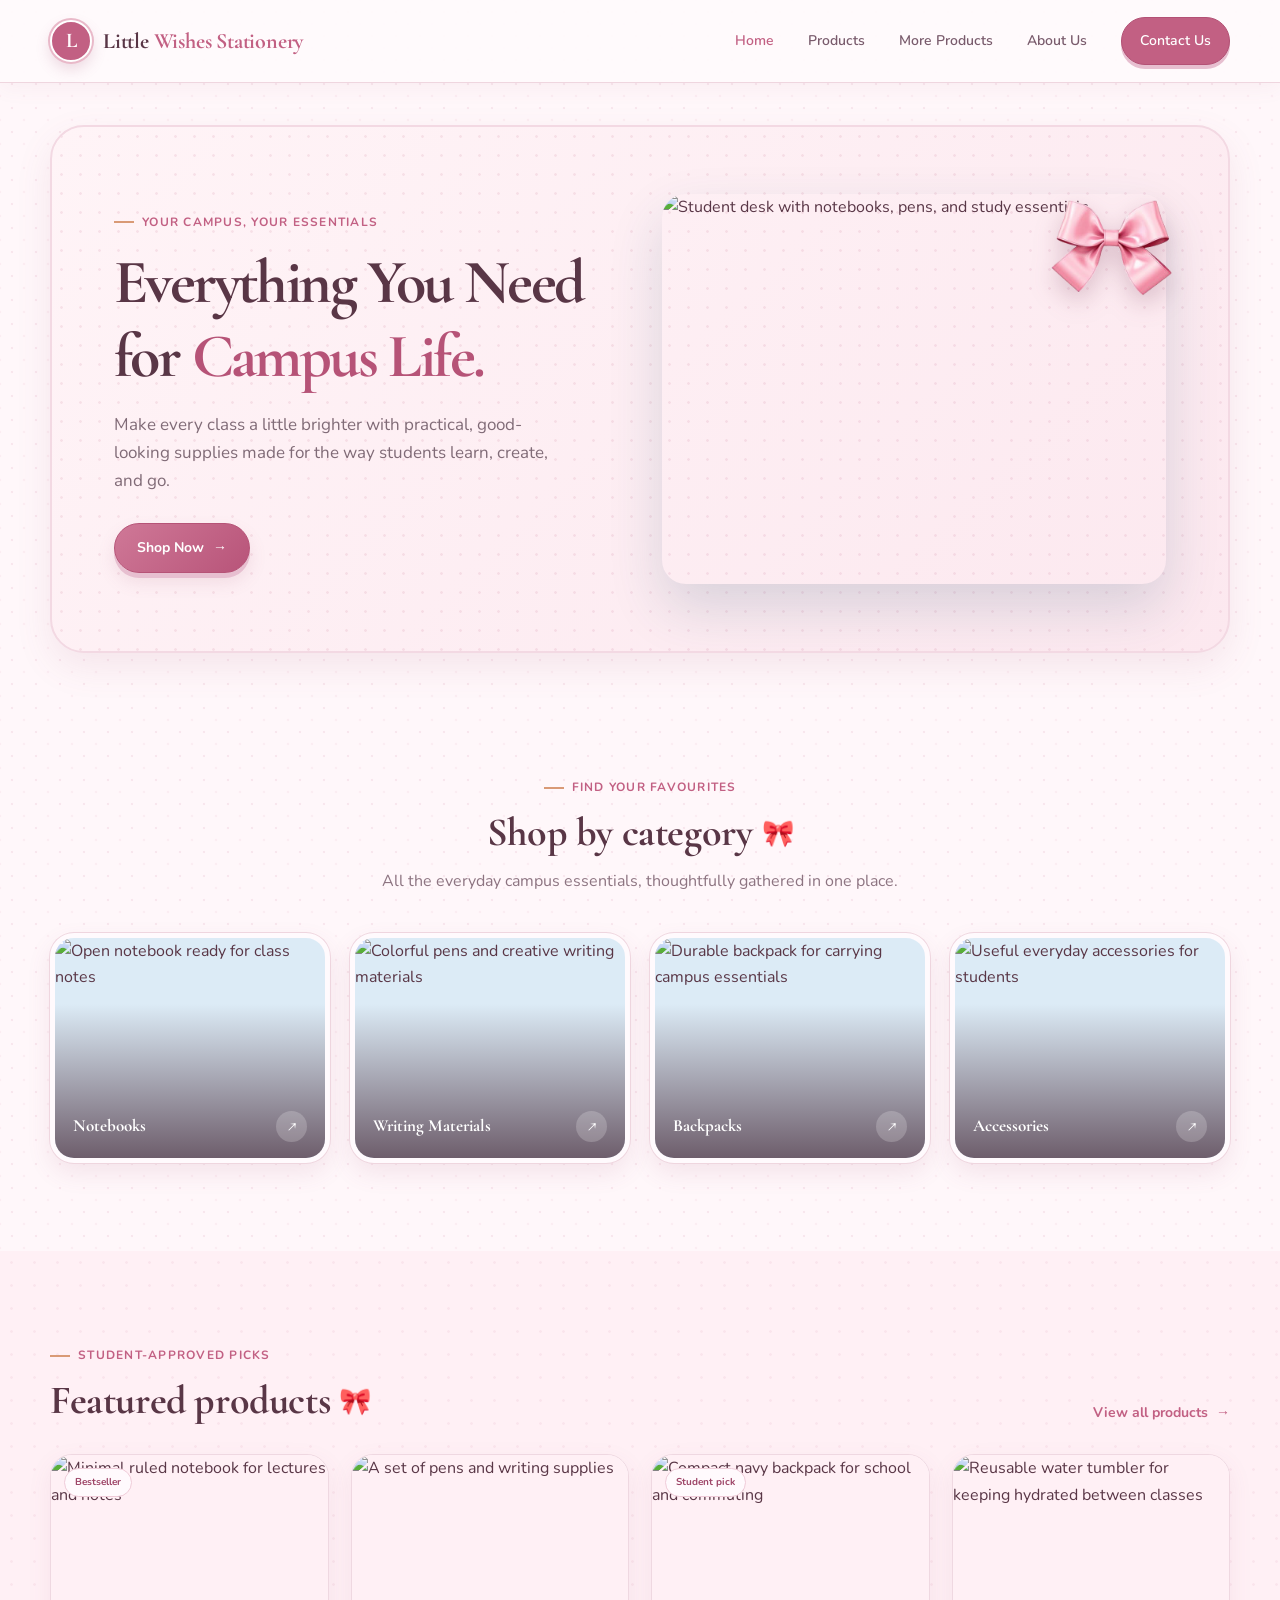
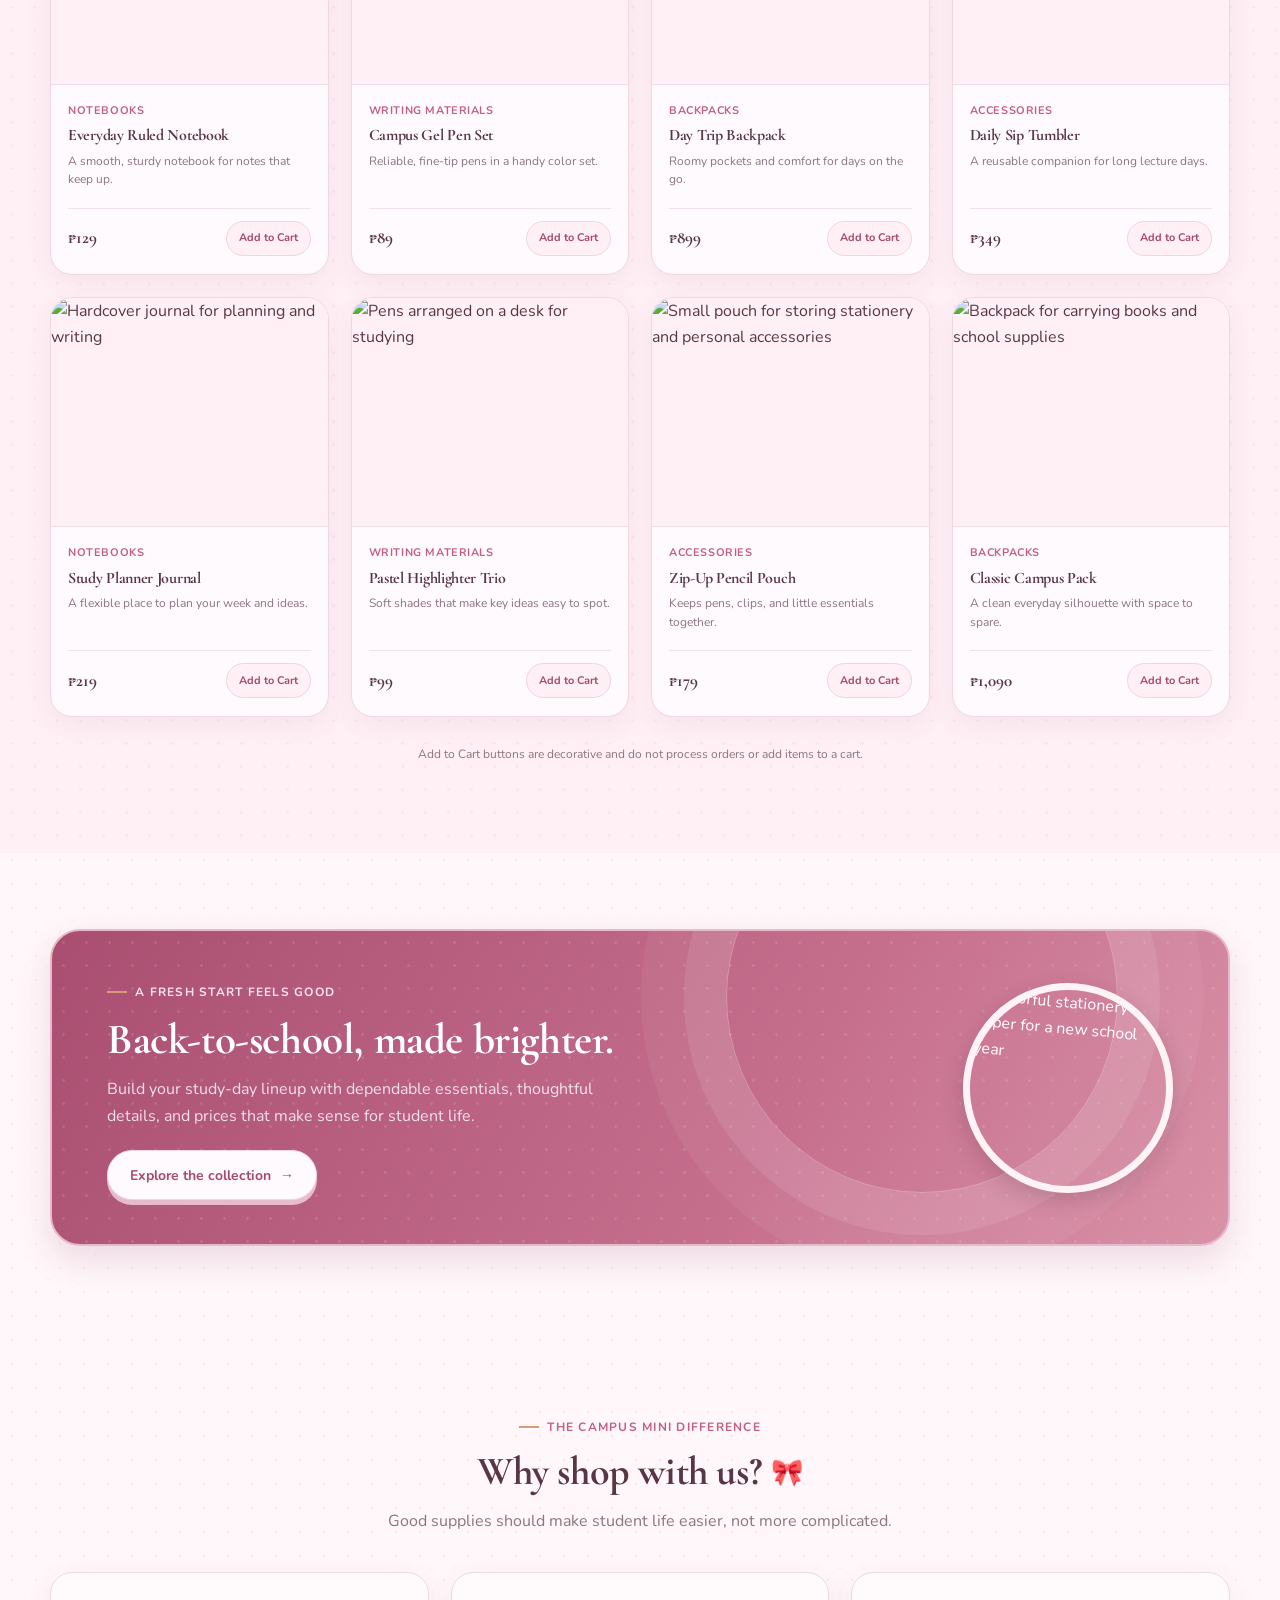
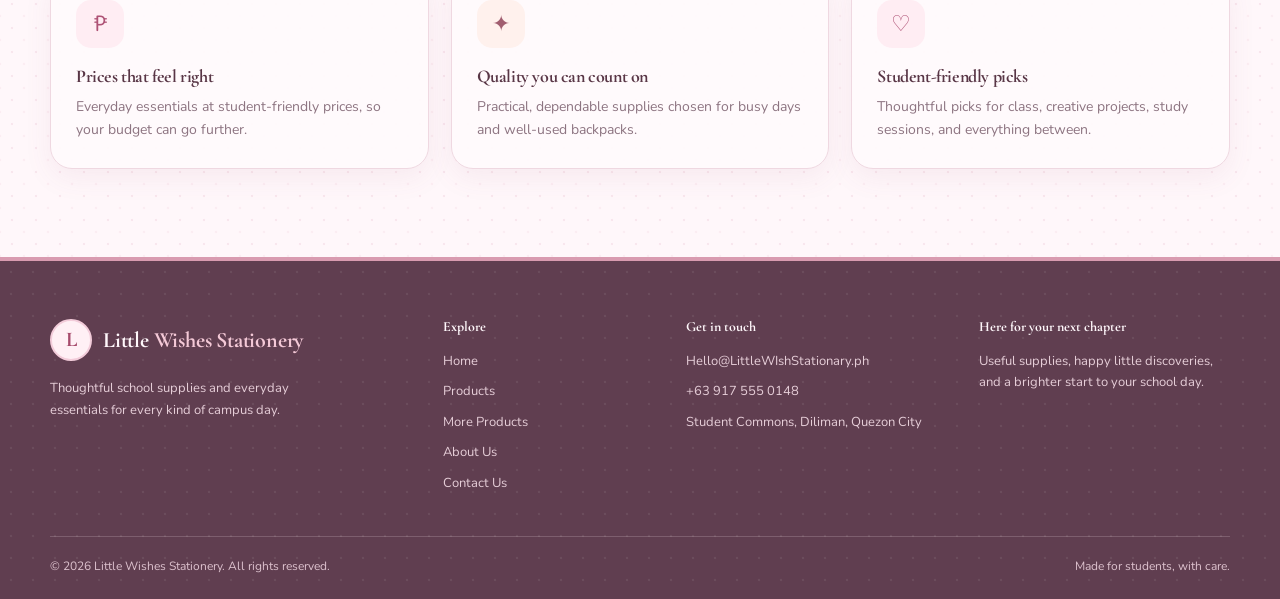
==== commit 31aaa355: "Update index.html" ====
--- a/jvascpt/index.html
+++ b/jvascpt/index.html
@@ -50,7 +50,7 @@
     <section class="section" aria-labelledby="categories-title">
       <div class="container">
         <div class="section-heading">
-          <span class="eyebrow">Find your favorites</span>
+          <span class="eyebrow">Find your favourites</span>
           <h2 id="categories-title">Shop by category</h2>
           <p>All the everyday campus essentials, thoughtfully gathered in one place.</p>
         </div>
